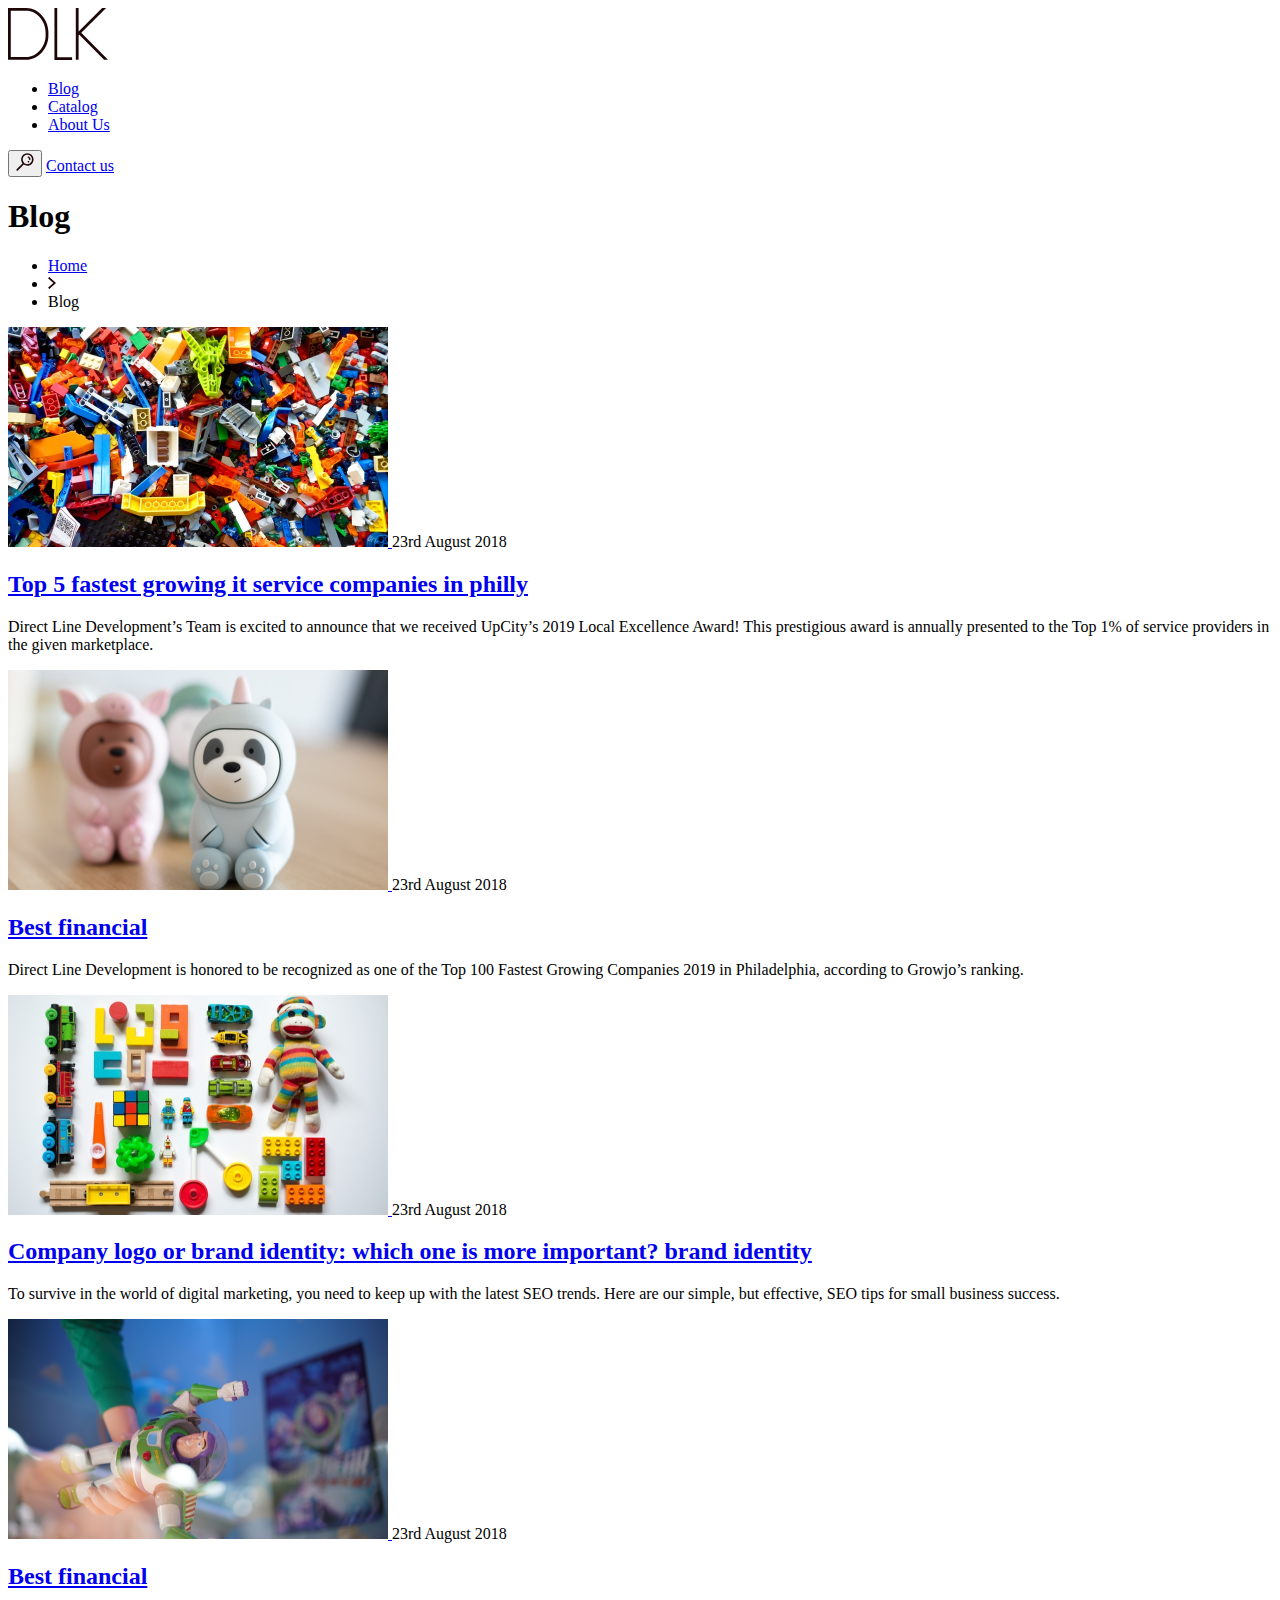
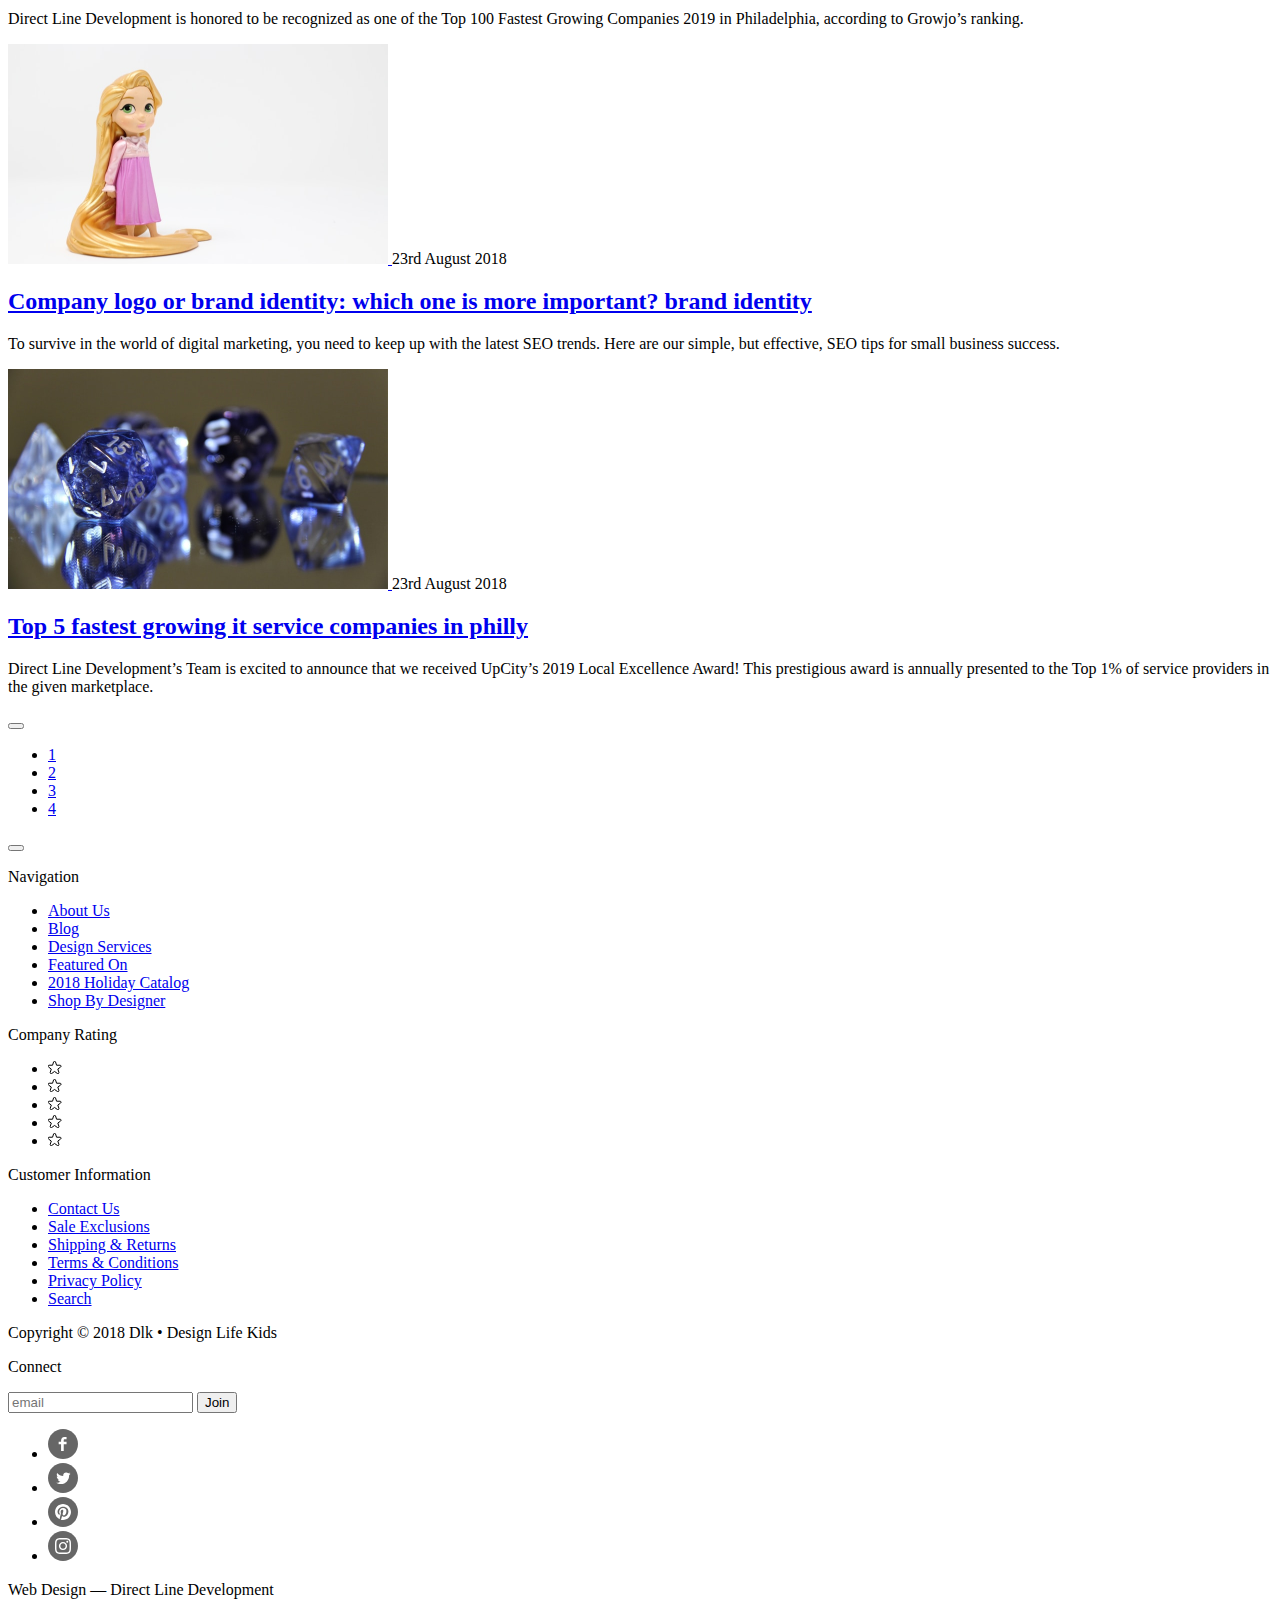
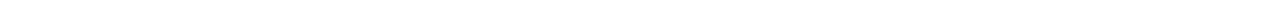
==== blog.html @ ee44557f "Разметила страницы Toys, Blog. Сделала их доступными. Внесла изменения в другие страницы по части сс" ====
<!DOCTYPE html>
<html lang="en">

<head>
    <meta charset="UTF-8">
    <meta name="viewport" content="width=device-width, initial-scale=1.0">
    <title>Blog</title>
    <link rel="stylesheet" href="common.css">
    <link rel="stylesheet" href="blog.css">
</head>

<body>
    <header class="header">
        <a href="index.html" class="header-logo" aria-label="Go to main">
            <img src="/image/header/header-logo.svg" alt="Logo" class="header-logo-img">
        </a>
        <nav class="menu-nav">
            <ul class="menu-items">
                <li class="menu-item">
                    <a href="blog.html" aria-label="go to blog">Blog</a>
                </li>
                <li class="menu-item">
                    <a href="catalog.html" aria-label="go to catalog">Catalog</a>
                </li>
                <li class="menu-item">
                    <a href="#">About Us</a>
                </li>
            </ul>
        </nav>
        <button type="button" class="search-button" aria-label="search on DLK">
            <img src="/image/header/search-button.svg" alt="search">
        </button>
        <a href="/contact.html" class="contact-button" aria-label="go to contact us">Contact us</a>
    </header>
    <main class="main-blog">
        <section class="hero-blog">
            <h1 class="blog-title">Blog</h1>
            <ul class="blog-breadcrumbs">
                <li class="blog-breadcrumbs__item">
                    <a href="index.html" aria-label="Go to main">Home</a>
                </li>
                <li class="blog-breadcrumbs__item">
                    <!-- Эту стрелочку нужно сделать в CSS -->
                    <img src="/image/category/arrow.svg" alt="Arrow">
                </li>
                <li class="blog-breadcrumbs__item">
                    Blog
                </li>
            </ul>
        </section>
        <section class="main-blog-items">
            <h2 class="visually-hidden">Blog</h2>
            <article class="blog-item">
                <a href="#">
                    <img src="/image/blog/blog1.png" alt="constructor" class="blog-item-img">
                </a>
                <time class="blog-item-time" datetime="2018-08-23">23rd August 2018</time>
                <a href="#" aria-label="Go to read">
                    <h2 class="blog-item-title">Top 5 fastest growing it
                        service companies in philly</h2>
                </a>
                <p class="blog-item-txt txt">Direct Line Development’s Team
                    is excited to announce that we received UpCity’s 2019 Local
                    Excellence Award! This prestigious award is annually presented
                    to the Top 1% of service providers in the given marketplace.</p>
            </article>
            <article class="blog-item">
                <a href="#">
                    <img src="/image/blog/blog2.png" alt="image" class="blog-item-img">
                </a>
                <time class="blog-item-time" datetime="2018-08-23">23rd August 2018</time>
                <a href="#" aria-label="Go to read">
                    <h2 class="blog-item-title">Best financial</h2>
                </a>
                <p class="blog-item-txt txt">Direct Line Development
                    is honored to be recognized as one of the Top 100
                    Fastest Growing Companies 2019 in Philadelphia,
                    according to Growjo’s ranking.</p>
            </article>
            <article class="blog-item">
                <a href="#">
                    <img src="/image/blog/blog3.png" alt="image" class="blog-item-img">
                </a>
                <time class="blog-item-time" datetime="2018-08-23">23rd August 2018</time>
                <a href="#" aria-label="Go to read">
                    <h2 class="blog-item-title">Company logo or brand
                        identity: which one is more important? brand
                        identity</h2>
                </a>
                <p class="blog-item-txt txt">To survive in the world of
                    digital marketing, you need to keep up with the latest
                    SEO trends. Here are our simple, but effective, SEO
                    tips for small business success.</p>
            </article>
            <article class="blog-item">
                <a href="#">
                    <img src="/image/blog/blog4.png" alt="image" class="blog-item-img">
                </a>
                <time class="blog-item-time" datetime="2018-08-23">23rd August 2018</time>
                <a href="#" aria-label="Go to read">
                    <h2 class="blog-item-title">Best financial</h2>
                </a>
                <p class="blog-item-txt txt">Direct Line Development
                    is honored to be recognized as one of the Top 100
                    Fastest Growing Companies 2019 in Philadelphia,
                    according to Growjo’s ranking.</p>
            </article>
            <article class="blog-item">
                <a href="#">
                    <img src="/image/blog/blog5.png" alt="image" class="blog-item-img">
                </a>
                <time class="blog-item-time" datetime="2018-08-23">23rd August 2018</time>
                <a href="#" aria-label="Go to read">
                    <h2 class="blog-item-title">Company logo or brand
                        identity: which one is more important? brand identity</h2>
                </a>
                <p class="blog-item-txt txt">To survive in the world of digital marketing, you need to keep up with the
                    latest SEO trends. Here are our simple, but effective, SEO tips for small business success.</p>
            </article>
            <article class="blog-item">
                <a href="#">
                    <img src="/image/blog/blog6.png" alt="image" class="blog-item-img">
                </a>
                <time class="blog-item-time" datetime="2018-08-23">23rd August 2018</time>
                <a href="#" aria-label="Go to read">
                    <h2 class="blog-item-title">Top 5 fastest growing it service companies in philly</h2>
                </a>
                <p class="blog-item-txt txt">Direct Line Development’s Team is excited to announce that we received
                    UpCity’s 2019 Local Excellence Award! This prestigious award is annually presented to the Top 1% of
                    service providers in the given marketplace.</p>
            </article>
            <div class="wrapper-blog-control">
                <button class="blog-control-button-left" type="button" aria-label="scroll-left"></button>
                <ul class="blog-navigation-list">
                    <li class="blog-navigation-item">
                        <a href="#" aria-label="page 1">1</a>
                    </li>
                    <li class="blog-navigation-item">
                        <a href="#" aria-label="page 2">2</a>
                    </li>
                    <li class="blog-navigation-item">
                        <a href="#" aria-label="page 3">3</a>
                    </li>
                    <li class="blog-navigation-item">
                        <a href="#" aria-label="page 4">4</a>
                    </li>
                </ul>
                <button class="blog-control-button-right" type="button" aria-label="scroll-right"></button>
            </div>
        </section>
    </main>
    <footer class="footer txt">
        <div class="navigation">
            <p class="navigation-title">Navigation</p>
            <ul class="navigation-items">
                <li class="navigation-item">
                    <a href="#" class="navigation-item-link">About Us</a>
                </li>
                <li class="navigation-item">
                    <a href="blog.html" class="navigation-item-link" aria-label="go to blog">Blog</a>
                </li>
                <li class="navigation-item">
                    <a href="#" class="navigation-item-link">Design Services</a>
                </li>
                <li class="navigation-item">
                    <a href="#" class="navigation-item-link">Featured On</a>
                </li>
                <li class="navigation-item">
                    <a href="#" class="navigation-item-link">2018 Holiday Catalog</a>
                </li>
                <li class="navigation-item">
                    <a href="#" class="navigation-item-link">Shop By Designer</a>
                </li>
            </ul>
            <div class="rating">
                <p class="rating-title">Company Rating</p>
                <ul class="rating-items">
                    <li class="rating-item">
                        <img src="/image/footer/Star.svg" alt="star" class="star-img">
                    </li>
                    <li class="rating-item">
                        <img src="/image/footer/Star.svg" alt="star" class="star-img">
                    </li>
                    <li class="rating-item">
                        <img src="/image/footer/Star.svg" alt="star" class="star-img">
                    </li>
                    <li class="rating-item">
                        <img src="/image/footer/Star.svg" alt="star" class="star-img">
                    </li>
                    <li class="rating-item">
                        <img src="/image/footer/Star.svg" alt="star" class="star-img">
                    </li>
                </ul>
            </div>
        </div>
        <div class="customer-information">
            <p class="customer-information-title">Customer Information</p>
            <ul class="customer-list">
                <li class="customer-information-item">
                    <a href="contact.html" class="customer-information-item-link" aria-label="go to contact us">Contact Us</a>
                </li>
                <li class="customer-information-item">
                    <a href="#" class="customer-information-item-link">Sale Exclusions</a>
                </li>
                <li class="customer-information-item">
                    <a href="#" class="customer-information-item-link">Shipping & Returns</a>
                </li>
                <li class="customer-information-item">
                    <a href="#" class="customer-information-item-link">Terms & Conditions</a>
                </li>
                <li class="customer-information-item">
                    <a href="#" class="customer-information-item-link">Privacy Policy</a>
                </li>
                <li class="customer-information-item">
                    <a href="#" class="customer-information-item-link">Search</a>
                </li>
            </ul>
            <div class="copyright">
                <p class="copyright-txt">Copyright © 2018 Dlk • Design Life Kids</p>
            </div>
        </div>
        <div class="connect">
            <p class="connect-title">Connect</p>
            <div class="connect-container">
                <input id="connect-email-input" type="email" placeholder="email" class="connect-input-email">
                <label for="connect-email-input" class="visually-hidden">Email</label>
                <button type="button" class="connect-button button-style">Join</button>
            </div>
            <ul class="social-items">
                <li class="social-item">
                    <a href="#" class="social-item-facebook" aria-label="Follow Us on Facebook">
                        <img src="/image/footer/Facebook.svg" alt="facebook" class="facebook-img">
                    </a>
                </li>
                <li class="social-item">
                    <a href="#" class="social-item-twitter" aria-label="Follow Us on Twitter">
                        <img src="/image/footer/Twitter.svg" alt="twitter" class="twitter-img">
                    </a>
                </li>
                <li class="social-item">
                    <a href="#" class="social-item-pinterest" aria-label="Follow Us on Pinterest">
                        <img src="/image/footer/Pinterest.svg" alt="pinterest" class="pinterest-img">
                    </a>
                </li>
                <li class="social-item">
                    <a href="#" class="social-item-instagram" aria-label="Follow Us on Instagram">
                        <img src="/image/footer/Instagram.svg" alt="instagram" class="instagram-img">
                    </a>
                </li>
            </ul>
            <div class="web-design">
                <p class="web-design-txt">Web Design — Direct Line Development</p>
            </div>
        </div>
    </footer>
</body>

</html>
---- common.css ----
.visually-hidden {
  position: absolute;
  width: 1px;
  height: 1px;
  margin: -1px;
  padding: 0;
  overflow: hidden;
  border: 0;
  clip: rect(0 0 0 0)

}
/* .heading {} */
/* .txt {} */
/* button-style */
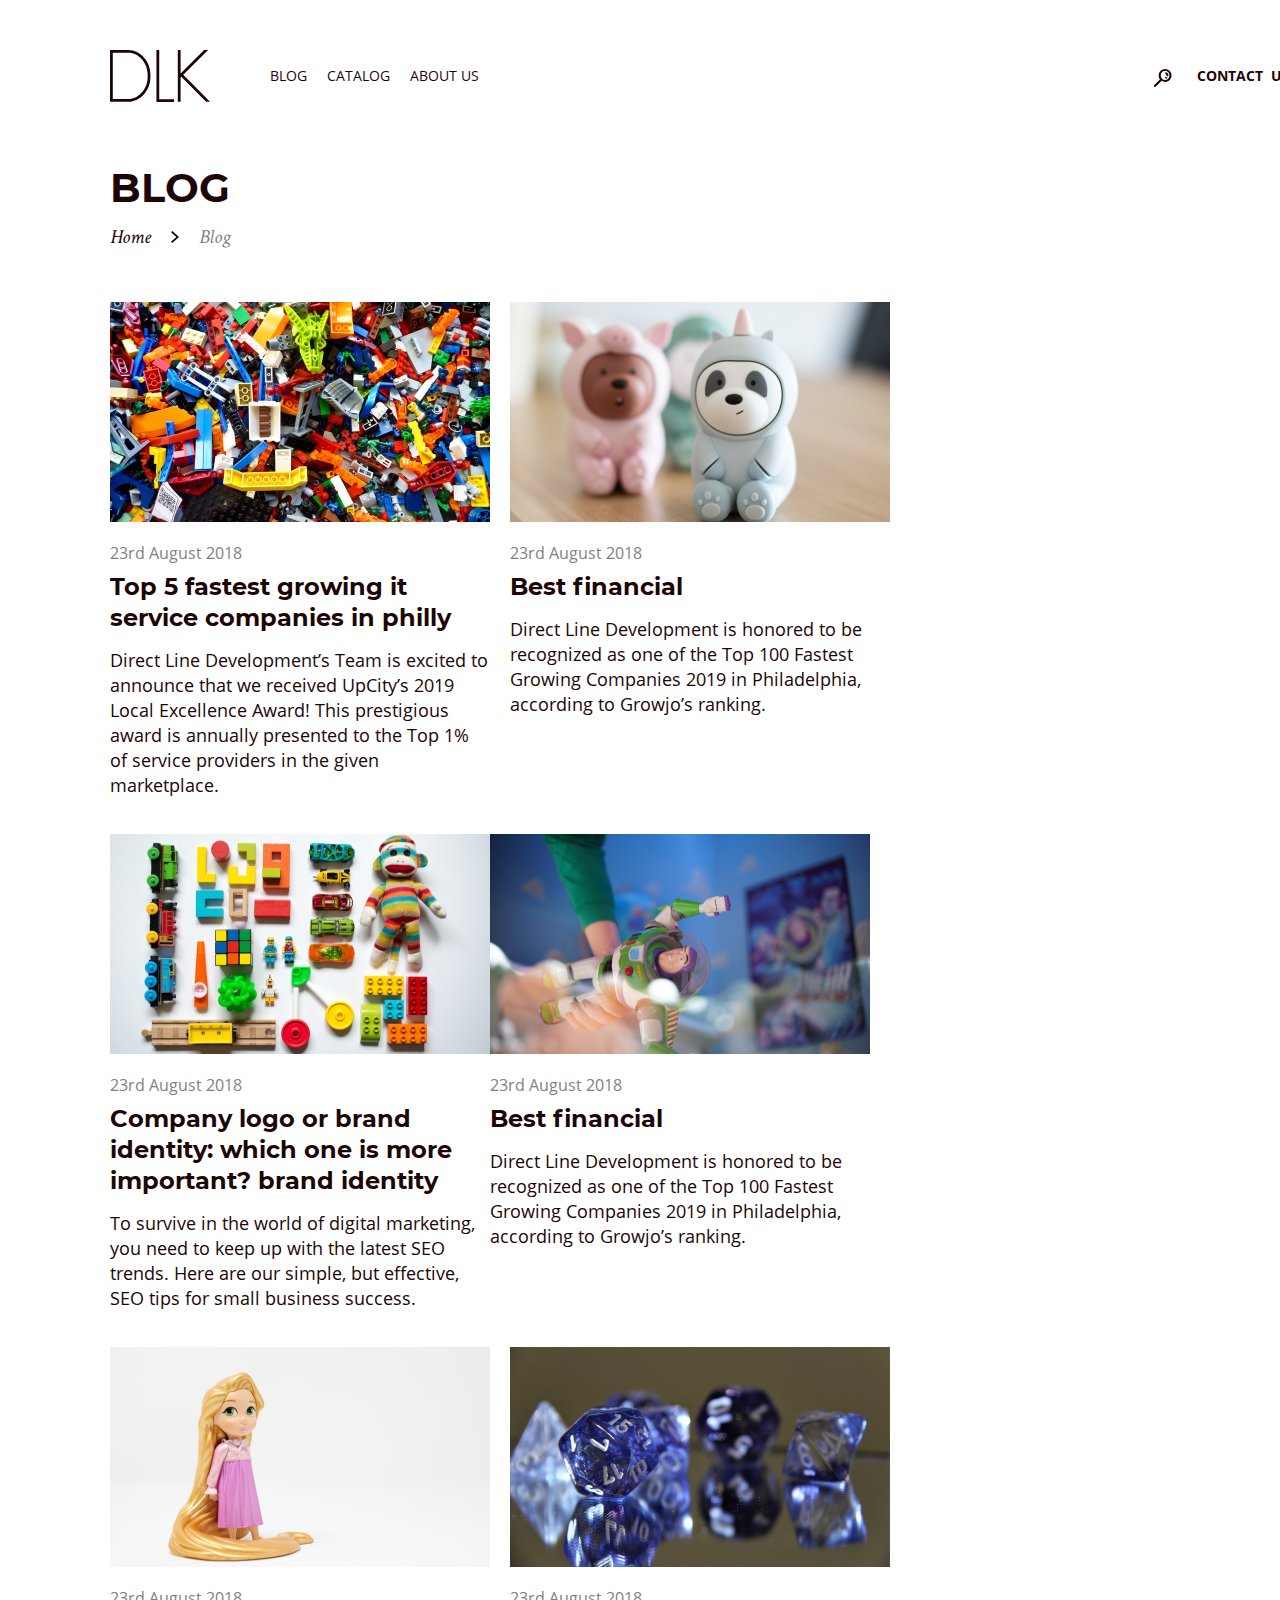
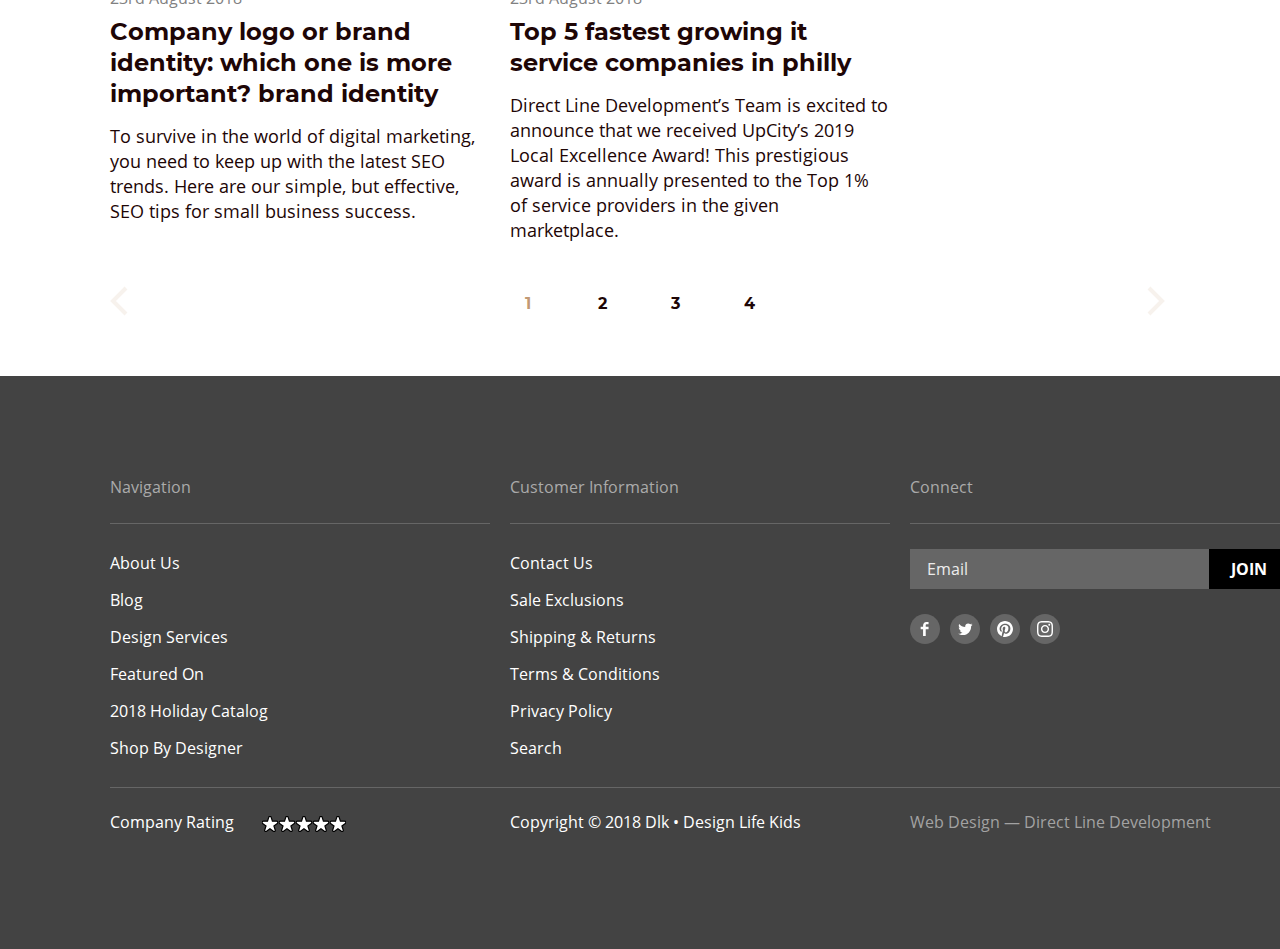
==== commit 044dd0f0: "Полностью стилизованный и размеченый проект. Добавила js на открытие и закрытие окна. Созданы, но не" ====
--- a/blog.html
+++ b/blog.html
@@ -5,251 +5,258 @@
     <meta charset="UTF-8">
     <meta name="viewport" content="width=device-width, initial-scale=1.0">
     <title>Blog</title>
-    <link rel="stylesheet" href="common.css">
-    <link rel="stylesheet" href="blog.css">
+    <link rel="stylesheet" href="/css/normalize.css">
+    <link rel="stylesheet" href="/css/fonts.css">
+    <link rel="stylesheet" href="/css/common.css">
+    <link rel="stylesheet" href="/css/blog.css">
 </head>
 
 <body>
-    <header class="header">
-        <a href="index.html" class="header-logo" aria-label="Go to main">
-            <img src="/image/header/header-logo.svg" alt="Logo" class="header-logo-img">
-        </a>
-        <nav class="menu-nav">
-            <ul class="menu-items">
-                <li class="menu-item">
-                    <a href="blog.html" aria-label="go to blog">Blog</a>
-                </li>
-                <li class="menu-item">
-                    <a href="catalog.html" aria-label="go to catalog">Catalog</a>
-                </li>
-                <li class="menu-item">
-                    <a href="#">About Us</a>
-                </li>
-            </ul>
-        </nav>
-        <button type="button" class="search-button" aria-label="search on DLK">
-            <img src="/image/header/search-button.svg" alt="search">
-        </button>
-        <a href="/contact.html" class="contact-button" aria-label="go to contact us">Contact us</a>
+    <header class="header container">
+        <div class="logo-menu-wrapper">
+            <div class="logo-wrapper"><a href="index.html" class="header-logo" aria-label="Go to main">
+                    <img src="/image/header/header-logo.svg" alt="Logo" class="header-logo-img">
+                </a>
+            </div>
+            <nav class="menu-nav">
+                <ul class="menu-items">
+                    <li class="menu-item">
+                        <a href="blog.html" class="menu-item-link">Blog</a>
+                    </li>
+                    <li class="menu-item">
+                        <a href="catalog.html" class="menu-item-link">Catalog</a>
+                    </li>
+                    <li class="menu-item">
+                        <a href="#" class="menu-item-link">About Us</a>
+                    </li>
+                </ul>
+            </nav>
+        </div>
+        <div class="search-contact-wrapper">
+            <div class="search-wrapper">
+                <button type="button" class="search-btn" aria-label="search on DLK">
+                    <img src="/image/header/search-button.svg" alt="search" class="search-btn-img">
+                </button>
+            </div>
+            <div class="contact-wrapper">
+                <a href="/contact.html" class="contact-button">Contact us</a>
+            </div>
+        </div>
     </header>
     <main class="main-blog">
-        <section class="hero-blog">
-            <h1 class="blog-title">Blog</h1>
-            <ul class="blog-breadcrumbs">
-                <li class="blog-breadcrumbs__item">
+        <div class="blog-breadcrumbs-wrapper container">
+            <h1 class="blog-title heading">Blog</h1>
+            <ul class="blog-breadcrumbs-list">
+                <li class="blog-breadcrumb-item">
                     <a href="index.html" aria-label="Go to main">Home</a>
                 </li>
-                <li class="blog-breadcrumbs__item">
+                <li class="blog-breadcrumb-item">
                     <!-- Эту стрелочку нужно сделать в CSS -->
                     <img src="/image/category/arrow.svg" alt="Arrow">
                 </li>
-                <li class="blog-breadcrumbs__item">
+                <li class="blog-breadcrumb-item">
                     Blog
                 </li>
             </ul>
+        </div>
+        <section class="main-blog-items container">
+            <h2 class="visually-hidden sub-heading">Blog</h2>
+            <div class="blog-items-wrapper">
+                <article class="blog-item">
+                    <a href="#" aria-label="Go to read" class="blog-flex">
+                        <img src="/image/blog/blog1.png" alt="constructor" class="blog-item-img" width="380"
+                            height="220">
+                        <time class="blog-item-time" datetime="2018-08-23">23rd August 2018</time>
+                        <h3 class="blog-item-title">Top 5 fastest growing it service companies in philly</h3>
+                        <p class="blog-item-txt txt">Direct Line Development’s Team is excited to announce that we
+                            received
+                            UpCity’s 2019 Local Excellence Award! This prestigious award is annually presented to the
+                            Top 1%
+                            of service providers in the given marketplace.</p>
+                    </a>
+                </article>
+                <article class="blog-item">
+                    <a href="#" aria-label="Go to read" class="blog-flex">
+                        <img src="/image/blog/blog2.png" alt="image" class="blog-item-img" width="380" height="220">
+                        <time class="blog-item-time" datetime="2018-08-23">23rd August 2018</time>
+                        <h3 class="blog-item-title">Best financial</h3>
+                        <p class="blog-item-txt txt">Direct Line Development is honored to be recognized as one of the
+                            Top
+                            100 Fastest Growing Companies 2019 in Philadelphia, according to Growjo’s ranking.</p>
+                    </a>
+                </article>
+                <article class="blog-item">
+                    <a href="#" aria-label="Go to read" class="blog-flex">
+                        <img src="/image/blog/blog3.png" alt="image" class="blog-item-img" width="380" height="220">
+                        <time class="blog-item-time" datetime="2018-08-23">23rd August 2018</time>
+                        <h3 class="blog-item-title">Company logo or brand identity: which one is more important? brand
+                            identity
+                        </h3>
+                        <p class="blog-item-txt txt">To survive in the world of digital marketing, you need to keep up
+                            with
+                            the latest SEO trends. Here are our simple, but effective, SEO tips for small business
+                            success.
+                        </p>
+                    </a>
+                </article>
+                <article class="blog-item">
+                    <a href="#" aria-label="Go to read" class="blog-flex">
+                        <img src="/image/blog/blog4.png" alt="image" class="blog-item-img" width="380" height="220">
+                        <time class="blog-item-time" datetime="2018-08-23">23rd August 2018</time>
+                        <h3 class="blog-item-title">Best financial</h3>
+                        <p class="blog-item-txt txt">Direct Line Development is honored to be recognized as one of the
+                            Top
+                            100 Fastest Growing Companies 2019 in Philadelphia, according to Growjo’s ranking.</p>
+                    </a>
+                </article>
+                <article class="blog-item">
+                    <a href="#" aria-label="Go to read" class="blog-flex">
+                        <img src="/image/blog/blog5.png" alt="image" class="blog-item-img" width="380" height="220">
+                        <time class="blog-item-time" datetime="2018-08-23">23rd August 2018</time>
+                        <h3 class="blog-item-title">Company logo or brand identity: which one is more important? brand
+                            identity</h3>
+                        <p class="blog-item-txt txt">To survive in the world of digital marketing, you need to keep up
+                            with
+                            the latest SEO trends. Here are our simple, but effective, SEO tips for small business
+                            success.
+                        </p>
+                    </a>
+                </article>
+                <article class="blog-item">
+                    <a href="#" aria-label="Go to read" class="blog-flex">
+                        <img src="/image/blog/blog6.png" alt="image" class="blog-item-img" width="380" height="220">
+                        <time class="blog-item-time" datetime="2018-08-23">23rd August 2018</time>
+                        <h3 class="blog-item-title">Top 5 fastest growing it service companies in philly</h3>
+                        <p class="blog-item-txt txt">Direct Line Development’s Team is excited to announce that we
+                            received
+                            UpCity’s 2019 Local Excellence Award! This prestigious award is annually presented to the
+                            Top 1%
+                            of service providers in the given marketplace.</p>
+                    </a>
+                </article>
+            </div>
         </section>
-        <section class="main-blog-items">
-            <h2 class="visually-hidden">Blog</h2>
-            <article class="blog-item">
-                <a href="#">
-                    <img src="/image/blog/blog1.png" alt="constructor" class="blog-item-img">
-                </a>
-                <time class="blog-item-time" datetime="2018-08-23">23rd August 2018</time>
-                <a href="#" aria-label="Go to read">
-                    <h2 class="blog-item-title">Top 5 fastest growing it
-                        service companies in philly</h2>
-                </a>
-                <p class="blog-item-txt txt">Direct Line Development’s Team
-                    is excited to announce that we received UpCity’s 2019 Local
-                    Excellence Award! This prestigious award is annually presented
-                    to the Top 1% of service providers in the given marketplace.</p>
-            </article>
-            <article class="blog-item">
-                <a href="#">
-                    <img src="/image/blog/blog2.png" alt="image" class="blog-item-img">
-                </a>
-                <time class="blog-item-time" datetime="2018-08-23">23rd August 2018</time>
-                <a href="#" aria-label="Go to read">
-                    <h2 class="blog-item-title">Best financial</h2>
-                </a>
-                <p class="blog-item-txt txt">Direct Line Development
-                    is honored to be recognized as one of the Top 100
-                    Fastest Growing Companies 2019 in Philadelphia,
-                    according to Growjo’s ranking.</p>
-            </article>
-            <article class="blog-item">
-                <a href="#">
-                    <img src="/image/blog/blog3.png" alt="image" class="blog-item-img">
-                </a>
-                <time class="blog-item-time" datetime="2018-08-23">23rd August 2018</time>
-                <a href="#" aria-label="Go to read">
-                    <h2 class="blog-item-title">Company logo or brand
-                        identity: which one is more important? brand
-                        identity</h2>
-                </a>
-                <p class="blog-item-txt txt">To survive in the world of
-                    digital marketing, you need to keep up with the latest
-                    SEO trends. Here are our simple, but effective, SEO
-                    tips for small business success.</p>
-            </article>
-            <article class="blog-item">
-                <a href="#">
-                    <img src="/image/blog/blog4.png" alt="image" class="blog-item-img">
-                </a>
-                <time class="blog-item-time" datetime="2018-08-23">23rd August 2018</time>
-                <a href="#" aria-label="Go to read">
-                    <h2 class="blog-item-title">Best financial</h2>
-                </a>
-                <p class="blog-item-txt txt">Direct Line Development
-                    is honored to be recognized as one of the Top 100
-                    Fastest Growing Companies 2019 in Philadelphia,
-                    according to Growjo’s ranking.</p>
-            </article>
-            <article class="blog-item">
-                <a href="#">
-                    <img src="/image/blog/blog5.png" alt="image" class="blog-item-img">
-                </a>
-                <time class="blog-item-time" datetime="2018-08-23">23rd August 2018</time>
-                <a href="#" aria-label="Go to read">
-                    <h2 class="blog-item-title">Company logo or brand
-                        identity: which one is more important? brand identity</h2>
-                </a>
-                <p class="blog-item-txt txt">To survive in the world of digital marketing, you need to keep up with the
-                    latest SEO trends. Here are our simple, but effective, SEO tips for small business success.</p>
-            </article>
-            <article class="blog-item">
-                <a href="#">
-                    <img src="/image/blog/blog6.png" alt="image" class="blog-item-img">
-                </a>
-                <time class="blog-item-time" datetime="2018-08-23">23rd August 2018</time>
-                <a href="#" aria-label="Go to read">
-                    <h2 class="blog-item-title">Top 5 fastest growing it service companies in philly</h2>
-                </a>
-                <p class="blog-item-txt txt">Direct Line Development’s Team is excited to announce that we received
-                    UpCity’s 2019 Local Excellence Award! This prestigious award is annually presented to the Top 1% of
-                    service providers in the given marketplace.</p>
-            </article>
-            <div class="wrapper-blog-control">
-                <button class="blog-control-button-left" type="button" aria-label="scroll-left"></button>
-                <ul class="blog-navigation-list">
-                    <li class="blog-navigation-item">
-                        <a href="#" aria-label="page 1">1</a>
-                    </li>
-                    <li class="blog-navigation-item">
-                        <a href="#" aria-label="page 2">2</a>
-                    </li>
-                    <li class="blog-navigation-item">
-                        <a href="#" aria-label="page 3">3</a>
-                    </li>
-                    <li class="blog-navigation-item">
-                        <a href="#" aria-label="page 4">4</a>
-                    </li>
-                </ul>
-                <button class="blog-control-button-right" type="button" aria-label="scroll-right"></button>
-            </div>
-        </section>
+        <div class="wrapper-blog-control container">
+            <button class="blog-control-button-left" type="button" aria-label="scroll-left"></button>
+            <ul class="blog-navigation-list">
+                <li class="blog-navigation-item">
+                    <a href="#" aria-label="page 1" class="blog-navigation-item-first">1</a>
+                </li>
+                <li class="blog-navigation-item">
+                    <a href="#" aria-label="page 2">2</a>
+                </li>
+                <li class="blog-navigation-item">
+                    <a href="#" aria-label="page 3">3</a>
+                </li>
+                <li class="blog-navigation-item">
+                    <a href="#" aria-label="page 4">4</a>
+                </li>
+            </ul>
+            <button class="blog-control-button-right" type="button" aria-label="scroll-right"></button>
+        </div>
     </main>
-    <footer class="footer txt">
-        <div class="navigation">
-            <p class="navigation-title">Navigation</p>
-            <ul class="navigation-items">
-                <li class="navigation-item">
-                    <a href="#" class="navigation-item-link">About Us</a>
-                </li>
-                <li class="navigation-item">
-                    <a href="blog.html" class="navigation-item-link" aria-label="go to blog">Blog</a>
-                </li>
-                <li class="navigation-item">
-                    <a href="#" class="navigation-item-link">Design Services</a>
-                </li>
-                <li class="navigation-item">
-                    <a href="#" class="navigation-item-link">Featured On</a>
-                </li>
-                <li class="navigation-item">
-                    <a href="#" class="navigation-item-link">2018 Holiday Catalog</a>
-                </li>
-                <li class="navigation-item">
-                    <a href="#" class="navigation-item-link">Shop By Designer</a>
-                </li>
-            </ul>
-            <div class="rating">
-                <p class="rating-title">Company Rating</p>
-                <ul class="rating-items">
-                    <li class="rating-item">
-                        <img src="/image/footer/Star.svg" alt="star" class="star-img">
-                    </li>
-                    <li class="rating-item">
-                        <img src="/image/footer/Star.svg" alt="star" class="star-img">
-                    </li>
-                    <li class="rating-item">
-                        <img src="/image/footer/Star.svg" alt="star" class="star-img">
-                    </li>
-                    <li class="rating-item">
-                        <img src="/image/footer/Star.svg" alt="star" class="star-img">
-                    </li>
-                    <li class="rating-item">
-                        <img src="/image/footer/Star.svg" alt="star" class="star-img">
-                    </li>
-                </ul>
-            </div>
-        </div>
-        <div class="customer-information">
-            <p class="customer-information-title">Customer Information</p>
-            <ul class="customer-list">
-                <li class="customer-information-item">
-                    <a href="contact.html" class="customer-information-item-link" aria-label="go to contact us">Contact Us</a>
-                </li>
-                <li class="customer-information-item">
-                    <a href="#" class="customer-information-item-link">Sale Exclusions</a>
-                </li>
-                <li class="customer-information-item">
-                    <a href="#" class="customer-information-item-link">Shipping & Returns</a>
-                </li>
-                <li class="customer-information-item">
-                    <a href="#" class="customer-information-item-link">Terms & Conditions</a>
-                </li>
-                <li class="customer-information-item">
-                    <a href="#" class="customer-information-item-link">Privacy Policy</a>
-                </li>
-                <li class="customer-information-item">
-                    <a href="#" class="customer-information-item-link">Search</a>
-                </li>
-            </ul>
+    <footer class="footer container">
+        <div class="footer-title-wrapper">
+            <h2 class="navigation-title footer-title">Navigation</h2>
+            <h2 class="customer-info-title footer-title">Customer Information</h2>
+            <h2 class="connect-title footer-title">Connect</h2>
+        </div>
+        <div class="footer-menu-wrapper">
+            <div class="navigation-wrapper">
+                <ul class="navigation-items">
+                    <li class="navigation-item">
+                        <a href="#" class="navigation-item-link">About Us</a>
+                    </li>
+                    <li class="navigation-item">
+                        <a href="blog.html" class="navigation-item-link">Blog</a>
+                    </li>
+                    <li class="navigation-item">
+                        <a href="#" class="navigation-item-link">Design Services</a>
+                    </li>
+                    <li class="navigation-item">
+                        <a href="#" class="navigation-item-link">Featured On</a>
+                    </li>
+                    <li class="navigation-item">
+                        <a href="#" class="navigation-item-link">2018 Holiday Catalog</a>
+                    </li>
+                    <li class="navigation-item">
+                        <a href="#" class="navigation-item-link">Shop By Designer</a>
+                    </li>
+                </ul>
+            </div>
+            <div class="customer-wrapper">
+                <ul class="customer-info-list">
+                    <li class="customer-info-item">
+                        <a href="contact.html" class="customer-info-item-link">Contact Us</a>
+                    </li>
+                    <li class="customer-info-item">
+                        <a href="#" class="customer-info-item-link">Sale Exclusions</a>
+                    </li>
+                    <li class="customer-info-item">
+                        <a href="#" class="customer-info-item-link">Shipping & Returns</a>
+                    </li>
+                    <li class="customer-info-item">
+                        <a href="#" class="customer-info-item-link">Terms & Conditions</a>
+                    </li>
+                    <li class="customer-info-item">
+                        <a href="#" class="customer-info-item-link">Privacy Policy</a>
+                    </li>
+                    <li class="customer-info-item">
+                        <a href="#" class="customer-info-item-link">Search</a>
+                    </li>
+                </ul>
+            </div>
+            <div class="connect-wrapper">
+                <div class="input-wrapper">
+                    <input id="connect-email-input" type="email" placeholder="Email" class="connect-input-email">
+                    <label for="connect-email-input" class="visually-hidden">Email</label>
+                    <button type="button" class="connect-button button-style">Join</button>
+                </div>
+                <ul class="social-items">
+                    <li class="social-item other-color">
+                        <a href="#" class="social-item-facebook" aria-label="Follow Us on Facebook">
+                            <img src="/image/footer/Facebook.svg" alt="facebook" class="facebook-img" width="30"
+                                height="30">
+                        </a>
+                    </li>
+                    <li class="social-item other-color">
+                        <a href="#" class="social-item-twitter" aria-label="Follow Us on Twitter">
+                            <img src="/image/footer/Twitter.svg" alt="twitter" class="twitter-img" width="30"
+                                height="30">
+                        </a>
+                    </li>
+                    <li class="social-item other-color">
+                        <a href="#" class="social-item-pinterest" aria-label="Follow Us on Pinterest">
+                            <img src="/image/footer/Pinterest.svg" alt="pinterest" class="pinterest-img" width="30"
+                                height="30">
+                        </a>
+                    </li>
+                    <li class="social-item other-color">
+                        <a href="#" class="social-item-instagram" aria-label="Follow Us on Instagram">
+                            <img src="/image/footer/Instagram.svg" alt="instagram" class="instagram-img" width="30"
+                                height="30">
+                        </a>
+                    </li>
+                </ul>
+            </div>
+        </div>
+        <div class="footer-bottom-wrapper">
+            <fieldset class="rating">
+                <legend class="rating-title footer-items">Company Rating</legend>
+                <div class="rating-group">
+                    <input type="radio" name="rating" value="1" class="rating-star" aria-label="Very bad">
+                    <input type="radio" name="rating" value="2" class="rating-star" aria-label="Bad">
+                    <input type="radio" name="rating" value="3" class="rating-star" aria-label="Normal">
+                    <input type="radio" name="rating" value="4" class="rating-star" aria-label="Good">
+                    <input type="radio" name="rating" value="5" class="rating-star" aria-label="Fine">
+                </div>
+            </fieldset>
             <div class="copyright">
-                <p class="copyright-txt">Copyright © 2018 Dlk • Design Life Kids</p>
-            </div>
-        </div>
-        <div class="connect">
-            <p class="connect-title">Connect</p>
-            <div class="connect-container">
-                <input id="connect-email-input" type="email" placeholder="email" class="connect-input-email">
-                <label for="connect-email-input" class="visually-hidden">Email</label>
-                <button type="button" class="connect-button button-style">Join</button>
-            </div>
-            <ul class="social-items">
-                <li class="social-item">
-                    <a href="#" class="social-item-facebook" aria-label="Follow Us on Facebook">
-                        <img src="/image/footer/Facebook.svg" alt="facebook" class="facebook-img">
-                    </a>
-                </li>
-                <li class="social-item">
-                    <a href="#" class="social-item-twitter" aria-label="Follow Us on Twitter">
-                        <img src="/image/footer/Twitter.svg" alt="twitter" class="twitter-img">
-                    </a>
-                </li>
-                <li class="social-item">
-                    <a href="#" class="social-item-pinterest" aria-label="Follow Us on Pinterest">
-                        <img src="/image/footer/Pinterest.svg" alt="pinterest" class="pinterest-img">
-                    </a>
-                </li>
-                <li class="social-item">
-                    <a href="#" class="social-item-instagram" aria-label="Follow Us on Instagram">
-                        <img src="/image/footer/Instagram.svg" alt="instagram" class="instagram-img">
-                    </a>
-                </li>
-            </ul>
+                <p class="copyright-txt footer-items">Copyright © 2018 Dlk • Design Life Kids</p>
+            </div>
             <div class="web-design">
-                <p class="web-design-txt">Web Design — Direct Line Development</p>
+                <a href="https://directline.digital/" class="footer-design other-color">Web Design — Direct Line
+                    Development</a>
             </div>
         </div>
     </footer>
--- a/css/fonts.css
+++ b/css/fonts.css
@@ -0,0 +1,63 @@
+@font-face {
+    font-family: 'Open Sans';
+    src: url('/fonts/subset-OpenSans-Bold.woff2') format('woff2'),
+        url('/fonts/subset-OpenSans-Bold.woff') format('woff');
+    font-weight: bold;
+    font-style: normal;
+    font-display: swap;
+}
+
+@font-face {
+    font-family: 'Open Sans';
+    src: url('/fonts/subset-OpenSans-Regular.woff2') format('woff2'),
+        url('/fonts/subset-OpenSans-Regular.woff') format('woff');
+    font-weight: normal;
+    font-style: normal;
+    font-display: swap;
+}
+
+@font-face {
+    font-family: 'Crimson Text';
+    src: url('/fonts/subset-CrimsonText-Italic.woff2') format('woff2'),
+        url('/fonts/subset-CrimsonText-Italic.woff') format('woff');
+    font-weight: normal;
+    font-style: italic;
+    font-display: swap;
+}
+
+@font-face {
+    font-family: 'Montserrat';
+    src: url('/fonts/subset-Montserrat-SemiBold.woff2') format('woff2'),
+        url('/fonts/subset-Montserrat-SemiBold.woff') format('woff');
+    font-weight: 600;
+    font-style: normal;
+    font-display: swap;
+}
+
+@font-face {
+    font-family: 'Montserrat';
+    src: url('/fonts/subset-Montserrat-Bold.woff2') format('woff2'),
+        url('/fonts/subset-Montserrat-Bold.woff') format('woff');
+    font-weight: bold;
+    font-style: normal;
+    font-display: swap;
+}
+
+@font-face {
+    font-family: 'Montserrat';
+    src: url('/fonts/subset-Montserrat-Light.woff2') format('woff2'),
+        url('/fonts/subset-Montserrat-Light.woff') format('woff');
+    font-weight: 300;
+    font-style: normal;
+    font-display: swap;
+}
+
+@font-face {
+    font-family: 'Crimson Text';
+    src: url('/fonts/subset-CrimsonText-BoldItalic.woff2') format('woff2'),
+        url('/fonts/subset-CrimsonText-BoldItalic.woff') format('woff');
+    font-weight: bold;
+    font-style: italic;
+    font-display: swap;
+}
+
--- a/css/common.css
+++ b/css/common.css
@@ -0,0 +1,695 @@
+/* General */
+
+.visually-hidden {
+    position: absolute;
+    width: 1px;
+    height: 1px;
+    margin: -1px;
+    padding: 0;
+    overflow: hidden;
+    border: 0;
+    clip: rect(0 0 0 0)
+}
+
+ul {
+    list-style-type: none;
+}
+h1, h2, h3, p, ul, fieldset, button { 
+    padding-top: 0;
+    padding-bottom: 0;
+    padding-left: 0;
+    padding-right: 0;
+    margin-top: 0;
+    margin-bottom: 0;
+    margin-left: 0;
+    margin-right: 0;
+}
+a {
+    text-decoration: none;
+}
+
+.txt {
+    font-family: Open Sans, Arial, sans-serif;
+    font-size: 16px;
+    font-style: normal;
+    font-weight: 400;
+    line-height: 22px;
+    color: #1E0606;
+}
+button {
+    cursor: pointer;
+}
+.button-style {
+    font-family: Open Sans, Arial, sans-serif;
+    font-size: 16px;
+    font-style: normal;
+    font-weight: 700;
+    line-height: 22px;
+    color: #FFFFFF;
+    background-color: #000000;
+    text-transform: uppercase;
+    border: none;
+    cursor: pointer;
+}
+
+.button-style:hover {
+    background-color: #C29974;
+}
+
+.button-style:active {
+    background-color: #CFAF91;
+}
+
+.button-style:disabled {
+    background-color: #C1C1C1;
+}
+
+.heading {
+    font-family: Montserrat, Arial, sans-serif;
+    font-size: 40px;
+    font-style: normal;
+    font-weight: 700;
+    line-height: 49px;
+    color: #1E0606;
+    text-transform: uppercase;
+}
+
+.sub-heading {
+    font-family: Montserrat, Arial, sans-serif;
+    font-size: 38px;
+    font-style: normal;
+    font-weight: 700;
+    line-height: 46px;
+    color: #1E0606;
+    text-transform: uppercase;
+}
+
+.catalog-txt-style h3 {
+    font-family: Montserrat, Arial, sans-serif;
+    font-style: normal;
+    font-weight: bold;
+    font-size: 26px;
+    line-height: 32px;
+    text-transform: uppercase;
+    color: #FFFFFF;
+    text-shadow: 0px 0px 40px rgba(147, 3, 3, 0.25);
+}
+.catalog-item-top, .catalog-item-bottom, .category-item {
+    width: 280px;
+    height: 270px;
+}
+.category-item-title:hover {
+    text-decoration-line: underline;
+}
+.catalog-item-title:hover {
+    text-decoration-line: underline;
+}
+.category-item-title:active {
+    text-decoration-line: underline;
+}
+.catalog-item-title:active {
+    text-decoration-line: underline;
+}
+*,
+*::after,
+*::before {
+    box-sizing: border-box;
+    
+}
+.container {
+    max-width: 1400px;
+    margin: 0 auto;
+    padding: 0 110px;
+}
+
+fieldset {
+  border: 0;
+}
+
+/* Catalog image background */
+
+.apparel-bckgrnd {
+    background-color: #DBE4DB;
+
+}
+
+.holiday-bckgrnd {
+   background-color: #EADDD3;
+
+}
+
+.toys-bckgrnd {
+    background-color: #F8F2DA;
+
+} 
+
+.accessories-bckgrnd {
+    background-color: #D5D4E1;
+
+}
+.sale-bckgrnd {
+    background-color: #F3D0DB;
+    ;
+
+} 
+
+.adults-bckgrnd {
+    background-color: #E5EAF8;
+    ;
+ 
+}
+/* HEADER */
+
+.header {
+    display: flex;
+    flex-direction: row;
+    align-items: center;
+    width: 1180px;
+    box-sizing: content-box;
+    padding-top: 50px;
+}
+.logo-menu-wrapper{
+    display: flex;
+    flex-direction: row;
+    margin-right: 675px;
+}
+
+.header-logo-img {
+    width: 100px;
+    height: 52px;
+}
+
+.header-logo-img:not(.header-logo-main):hover {
+    opacity: 0,5;
+}
+
+.header-logo-img:not(.header-logo-main):active {
+    opacity: 0,2;
+}
+
+.menu-nav {
+    display: flex;
+    flex-basis: 210px;
+    margin-left: 60px;
+    padding-top: 16px;
+}
+
+.menu-items {
+    display: flex;
+    flex-direction: row;
+    justify-content: space-between;
+    padding-left: 0;
+}
+.menu-item + .menu-item {
+ margin-left: 20px;
+}
+.menu-item-link {
+    font-family: Open Sans, Arial, sans-serif;
+    font-size: 14px;
+    font-style: normal;
+    font-weight: 400;
+    line-height: 19px;
+    color: #1E0606;
+    text-transform: uppercase;
+}
+
+.menu-item-link:hover {
+    opacity: 0.5;
+}
+
+.menu-item-link:active {
+    opacity: 0.2;
+}
+.search-contact-wrapper{    
+    display: flex;
+    flex-direction: row;
+    justify-content: center;
+    flex-basis: 136px;
+    min-height: 24px;
+}
+.search-wrapper {
+    display: flex;
+    align-items: center;
+    margin-right: 26px;
+}
+.search-btn {
+    height: 18px;
+    width: 17px;
+    background-image: url(/image/header/search-button.svg);
+    background-repeat: no-repeat;
+    background-position: center;
+    background-color: transparent;
+    border: none;
+}
+.search-btn:hover {
+    opacity: 0.5;
+}
+
+.search-btn:active {
+    opacity: 0.2;
+}
+.contact-wrapper {
+    word-spacing: 4px;
+}
+.contact-button {
+    font-family: Open Sans, Arial, sans-serif;
+    font-size: 14px;
+    font-style: normal;
+    font-weight: 700;
+    line-height: 19px;
+    color: #1E0606;
+    text-transform: uppercase;
+}
+
+.contact-button:hover {
+    opacity: 0.5;
+}
+
+.contact-button:active {
+    opacity: 0.2;
+}
+
+/* Contact Page /Modal*/
+
+.main-wrapper {
+    display: flex;
+    flex-direction: row;
+    font-family: Open Sans, Arial, sans-serif;
+    font-style: normal;
+    font-weight: normal;
+}
+input, textarea {
+    border: 1px solid rgba(0, 0, 0, 0.2);
+}
+.main-wrapper input:hover {
+    border: 1px solid rgba(0, 0, 0, 0.3);
+}
+.main-wrapper input:active {
+    outline: none;
+    border: 1px solid rgba(0, 0, 0, 0.2);
+}
+.main-wrapper input:focus {
+    outline: none;
+    border: 1px solid rgba(0, 0, 0, 0.2);
+}
+.main-wrapper textarea:hover {
+    border: 1px solid rgba(0, 0, 0, 0.3);
+}
+.main-wrapper textarea:active {
+    outline: none;
+    border: 1px solid rgba(0, 0, 0, 0.2);
+}
+.main-wrapper textarea:focus {
+    outline: none;
+    border: 1px solid rgba(0, 0, 0, 0.2);
+}
+.contact-form label {
+    margin-bottom: 3px;
+    font-family: Open Sans, Arial, sans-serif;
+    font-style: normal;
+    font-weight: normal;
+    font-size: 14px;
+    line-height: 19px;
+
+}
+/* Form Input Name */
+.form-wrapper {
+    display: flex;
+    flex-direction: column;
+    background-color: #E5EAF8;
+    width: 680px;
+    padding-top: 43px;
+    padding-bottom: 42px;
+    padding-right: 40px;
+    padding-left: 40px;
+}
+.form-name {
+    display: flex;
+    flex-direction: column;
+}
+.form-name label {
+    margin-bottom: 3px;
+}
+.form-name {
+    padding-bottom: 20px;
+}
+.form-name input {
+    height: 50px;
+    width: 600px;
+}
+.form-name input::placeholder {
+    padding-top: 14px;
+    padding-bottom: 11px;
+    padding-left: 20px;
+    padding-right: 485px;
+    font-size: 18px;
+    line-height: 25px;
+    color: black;
+}
+/* Form- Phone-Email input */
+
+.form-phone-email {
+    display: flex;
+    flex-direction: row;
+    margin-bottom: 20px;
+}
+.form-phone-email div {
+    display: flex;
+    flex-direction: column;
+}
+.form-phone-email input {
+    width: 290px;
+    height: 50px;
+}
+.form-phone-email input{
+    margin-right: 20px;
+}
+textarea {
+    resize: none;
+}
+
+/* Form - Textarea */
+
+.form-textarea {
+    display: flex;
+    flex-direction: column;
+    margin-bottom: 22px;
+}
+.form-textarea textarea {
+    width: 600px;
+    height: 150px;
+}
+
+/* Form Checkbox */
+.agree {
+    display: flex;
+    flex-direction: row;
+    margin-bottom: 17px;
+} 
+.agree input {
+    margin-right: 16px;
+}
+.contact-agree-label {
+    position: relative;
+    padding-left: 34px;
+}
+.contact-agree-label::before {
+    content: "";
+    position: absolute;
+    top: -2px;
+    left: 0px;
+    width: 19px;
+    height: 19px;
+    border: 2px solid #C29974;
+    border-radius: 3px;
+}
+.contact-agree-label::after {
+    content: '';
+    position: absolute;
+    top: -2px;
+    left: 3px;
+    width: 15px;
+    height: 15px;
+    background-image: url(/image/checkbox/Vector\ 1.svg);
+    background-repeat: no-repeat;
+    opacity: 0;
+}
+.contact-agree-input:checked + .contact-agree-label::after {
+    opacity: 1;
+}
+.contact-agree-input:checked + .contact-agree-label {
+    text-decoration: underline;
+}
+
+
+/* Form Button */
+
+.form-button {
+    display: flex;
+    flex-direction: column;
+    justify-content: center;
+    align-items: center;
+    min-width: 106px;
+    min-height: 40px;
+}
+
+/* FOOTER */
+/* Footer General */
+.footer {
+    font-family: Open Sans, Arial, sans-serif;
+    font-style: normal;
+    font-weight: normal;
+    font-size: 16px;
+    line-height: 22px;
+    background-color: #434343;
+    text-transform: capitalize;
+    width: 1400px;
+    padding-bottom: 100px;
+}
+.footer {
+    display: flex;
+    flex-direction: column;
+}
+.footer a:not(.other-color) {
+    color: #FFFFFF;
+}
+.footer a:hover {
+    opacity: 0.5;
+}
+.footer a:active {
+    opacity: 0.2;
+}
+.footer-items {
+    color: #FFFFFF;
+}
+/* Footer Title */
+
+.footer-title-wrapper{
+    display: flex;
+    flex-direction: row;
+    padding-top: 100px;
+    margin-bottom: 28px;
+}
+.footer .footer-title {
+    font-weight: normal; /* Продублировала свойства текста, чтобы перебить normalize.css */
+    font-size: 16px;
+    color: #AAAAAA;
+}
+.navigation-title, .customer-info-title, .connect-title {
+    width: 380px;
+    border-bottom: 1px solid #666666;
+    margin-top: 0px;
+    margin-bottom: 0;
+    margin-right: 20px;
+    padding-bottom: 25px;
+}
+.connect-title {
+    margin-right: 0px;
+}
+/* Footer Menu */
+.footer-menu-wrapper {
+    display: flex;
+    flex-direction: row;
+    border-bottom: 1px solid #666666;
+    padding-bottom: 28px;
+}
+.navigation-wrapper, .customer-wrapper{
+    min-width: 380px;
+    margin-right: 20px;
+}
+.connect-wrapper  {
+    margin-top: -3px;
+    min-width: 380px;
+}
+.navigation-items, .customer-info-list, .social-items {
+    padding-left: 0px;
+}
+.navigation-item, .customer-info-item {
+    margin-bottom: 15px;
+}
+.customer-info-item:last-child {
+    margin-bottom: 0;
+}
+.navigation-item:last-child {
+    margin-bottom: 0;
+}
+.navigation-items, .customer-info-list {
+    margin-top: 0px;
+    margin-bottom: 0px;
+}
+/* Email */
+.input-wrapper {
+    display: flex;
+    flex-direction: row;
+    margin-bottom: 25px;
+}
+.connect-input-email {
+    width: 299px;
+    height: 40px;
+    background-color: #666666;
+    border: none;
+}
+
+.connect-input-email::placeholder {
+    font-family: Open Sans, Arial, sans-serif;
+    font-style: normal;
+    font-weight: normal;
+    font-size: 16px;
+    line-height: 22px;
+    color: #EBEBEB;
+    padding-left: 15px;
+}
+.connect-input-email:hover {
+    border: 1px solid #FFFDFD;
+    border-right-color: transparent;
+}
+
+.connect-input-email:focus {
+    border: 1px solid #FFFDFD;
+    border-right: none;
+}
+
+.connect-button{
+    display: flex;
+    justify-content: center;
+    align-items: center;
+    width: 80px;
+    height: 40px;
+}
+/* Footer social */
+
+.social-items{
+    display: flex;
+    flex-direction: row;
+    margin-top: 0px;
+    margin-bottom: 0px;
+}
+.social-items img {
+    width: 30px;
+    height: 30px;
+}
+.social-item {
+    margin-right: 10px;
+}
+.social-item:last-child {
+    margin-right: 0;
+}
+
+/* Footer-bottom */
+
+.footer-bottom-wrapper {
+    display: flex;
+    flex-direction: row;
+    align-items: flex-start;
+    
+}
+.rating, .copyright, .web-design {
+    min-width: 380px;
+    padding-top: 23px;
+    margin-right: 20px;
+}
+
+.web-design {
+    margin-right: 0px;
+}
+.footer-items {
+    margin-top: 0px;
+    margin-bottom: 0px;
+}
+
+.rating {
+    display: flex;
+    flex-direction: row;
+    padding: 0;
+    border: none;
+    cursor: pointer;
+}
+.rating-title {
+    padding-top: 23px;
+}
+.rating-group {
+    position: relative;
+    top: -17px;
+    left: 127px;
+    height: 16px;
+    width: 84px;
+    display: flex;
+    flex-direction: row;
+    padding-left: 0px;
+    margin-top: 0px;
+    margin-bottom: 0px;
+    margin-left: 25px;
+    background-image: url(/image/footer/Star.svg);
+    background-size: 17px auto;
+    background-repeat: repeat-x;
+    
+}
+.rating-star {
+    position: absolute;
+    top: 0;
+    left: 0;
+    width: 17px;
+    height: 17px;
+    appearance: none;
+    margin-right: 3px;
+    border: none;
+    background-size: 17px auto;
+    background-repeat: repeat-x;
+    cursor: pointer;
+}
+.rating:hover > legend{
+    color: #C29974;
+}
+.rating-star:focus {
+    outline: none;
+}
+.rating-star:hover {
+    background-image: url(/image/footer/star-hover.svg);
+}
+.rating-star:hover ~ .rating-star {
+    background-image: url(/image/footer/Star.svg);
+}
+.rating-star:checked {
+    background-image: url(/image/footer/star-checked.svg);
+}
+.rating-star:nth-of-type(1) {
+    z-index: 5;
+     width: 17px;
+}
+.rating-star:nth-of-type(2) {
+    z-index: 4;
+    width: 34px;
+}
+.rating-star:nth-of-type(3) {
+    z-index: 3;
+    width: 51px;
+}
+.rating-star:nth-of-type(4) {
+    z-index: 2;
+    width: 68px;
+}
+.rating-star:nth-of-type(5) {
+    z-index: 1;
+    width: 85px;
+}
+
+
+.rating-star:last-child {
+    margin-right: 0px;
+}
+
+/* Footer design */
+
+.footer-design {
+    color: #A2A2A2;
+}
+footer .footer-design:hover {
+    color: #FFFFFF;
+    opacity: 1;
+    text-decoration-line: underline;
+}
+footer .footer-design:active {
+    color: #FFFFFF;
+    opacity: 1;
+    text-decoration-line: underline;
+}--- a/css/blog.css
+++ b/css/blog.css
@@ -0,0 +1,167 @@
+.main-blog {
+    margin-top: 57px;
+    margin-bottom: 54px;
+}
+
+/* Breadcrumbs and title */
+
+.blog-breadcrumbs-wrapper {
+    display: flex;
+    flex-direction: column;
+    align-items: flex-start;
+    justify-content: flex-start;
+    margin-bottom: 14px;
+}
+.blog-title {
+    margin-bottom: 15px;
+}
+.blog-breadcrumbs-list {
+    display: flex;
+    flex-direction: row;
+    font-family: Crimson Text, Arial, sans-serif;
+    font-style: italic;
+    font-weight: normal;
+    font-size: 20px;
+    line-height: 25px;
+}
+.blog-breadcrumbs-list a {
+    color: #1E0606;
+}
+.blog-breadcrumb-item {
+    margin-right: 20px;
+}
+.blog-breadcrumb-item:last-child{
+    opacity: 0.5;
+    margin-right: 0px;
+}
+
+/* Section main-blog-items */
+.main-blog-items{
+    margin-bottom: 43px;
+}
+.blog-items-wrapper {
+    display: flex;
+    flex-flow: row wrap;
+    justify-content: flex-start;
+    align-items: flex-start;
+}
+.blog-flex {
+    display: flex;
+    flex-direction: column;
+    width: 380px;
+}
+
+.blog-item {
+    display: flex;
+    flex-direction: column;
+    margin-right: 20px;
+    width: 380px;
+    margin-top: 36px;
+}
+
+.blog-item:nth-child(3n+3) {
+    margin-right: 0px;
+}
+
+.main-blog-items a {
+    color: #1E0606;
+}
+.blog-item-time {
+    font-family: Open Sans, Arial, sans-serif;
+    font-style: normal;
+    font-weight: normal;
+    font-size: 16px;
+    line-height: 22px;
+    color: #818181;
+    margin-bottom: 7px;
+}
+.blog-item-title {
+    font-family: Montserrat, Arial, sans-serif;
+    font-style: normal;
+    font-weight: bold;
+    font-size: 24px;
+    line-height: 31px;
+    margin-bottom: 15px;
+}
+.blog-item-title:hover {
+    text-decoration-line: underline;
+}
+.blog-item-title:active{
+    text-decoration-line: underline;
+}
+.blog-item-txt {
+    font-size: 18px;
+    line-height: 25px;
+}
+
+.blog-item-img {
+    margin-bottom: 20px;
+}
+
+/* Blog button cntrl */
+
+.wrapper-blog-control {
+    display: flex;
+    flex-direction: row;
+    justify-content: space-between;
+    align-items: center;
+}
+.blog-navigation-list {
+    display: flex;
+    flex-direction: row;
+}
+.blog-navigation-item{
+    margin-right: 64px;
+    font-family: Montserrat, Arial, sans-serif;
+    font-style: normal;
+    font-weight: bold;
+    font-size: 16px;
+    line-height: 20px;
+    margin-right: 64px;
+}
+.blog-navigation-item:first-child {
+    margin-right: 67px;
+}
+.blog-navigation-item:last-child {
+    margin-right: 0px;
+}
+.blog-navigation-item a {
+    color: #1E0606;
+}
+.blog-navigation-item a:hover {
+    opacity: 0.5;
+}
+.blog-navigation-item .blog-navigation-item-first {
+    color: #C29974;
+}
+.blog-navigation-item:last-child {
+    margin-right: 0px;
+}
+.blog-control-button-left, .blog-control-button-right {
+    width: 23px;
+    height: 36px;
+    background-color: transparent;
+    border:0;
+}
+.blog-control-button-left {
+    background-image: url(/image/arrow/arrow-left.svg);
+    background-repeat: no-repeat;
+    opacity: 0.12;
+}
+.blog-control-button-left:hover {
+    opacity: 1;
+}
+.blog-control-button-left:active {
+    opacity: 0.5;
+}
+.blog-control-button-right {
+    background-image: url(/image/arrow/arrow-rght.svg);
+    background-repeat: no-repeat;
+    opacity: 0.12;
+}
+.blog-control-button-right:hover {
+    opacity: 1;
+}
+.blog-control-button-right:active {
+    opacity: 0.5;
+} 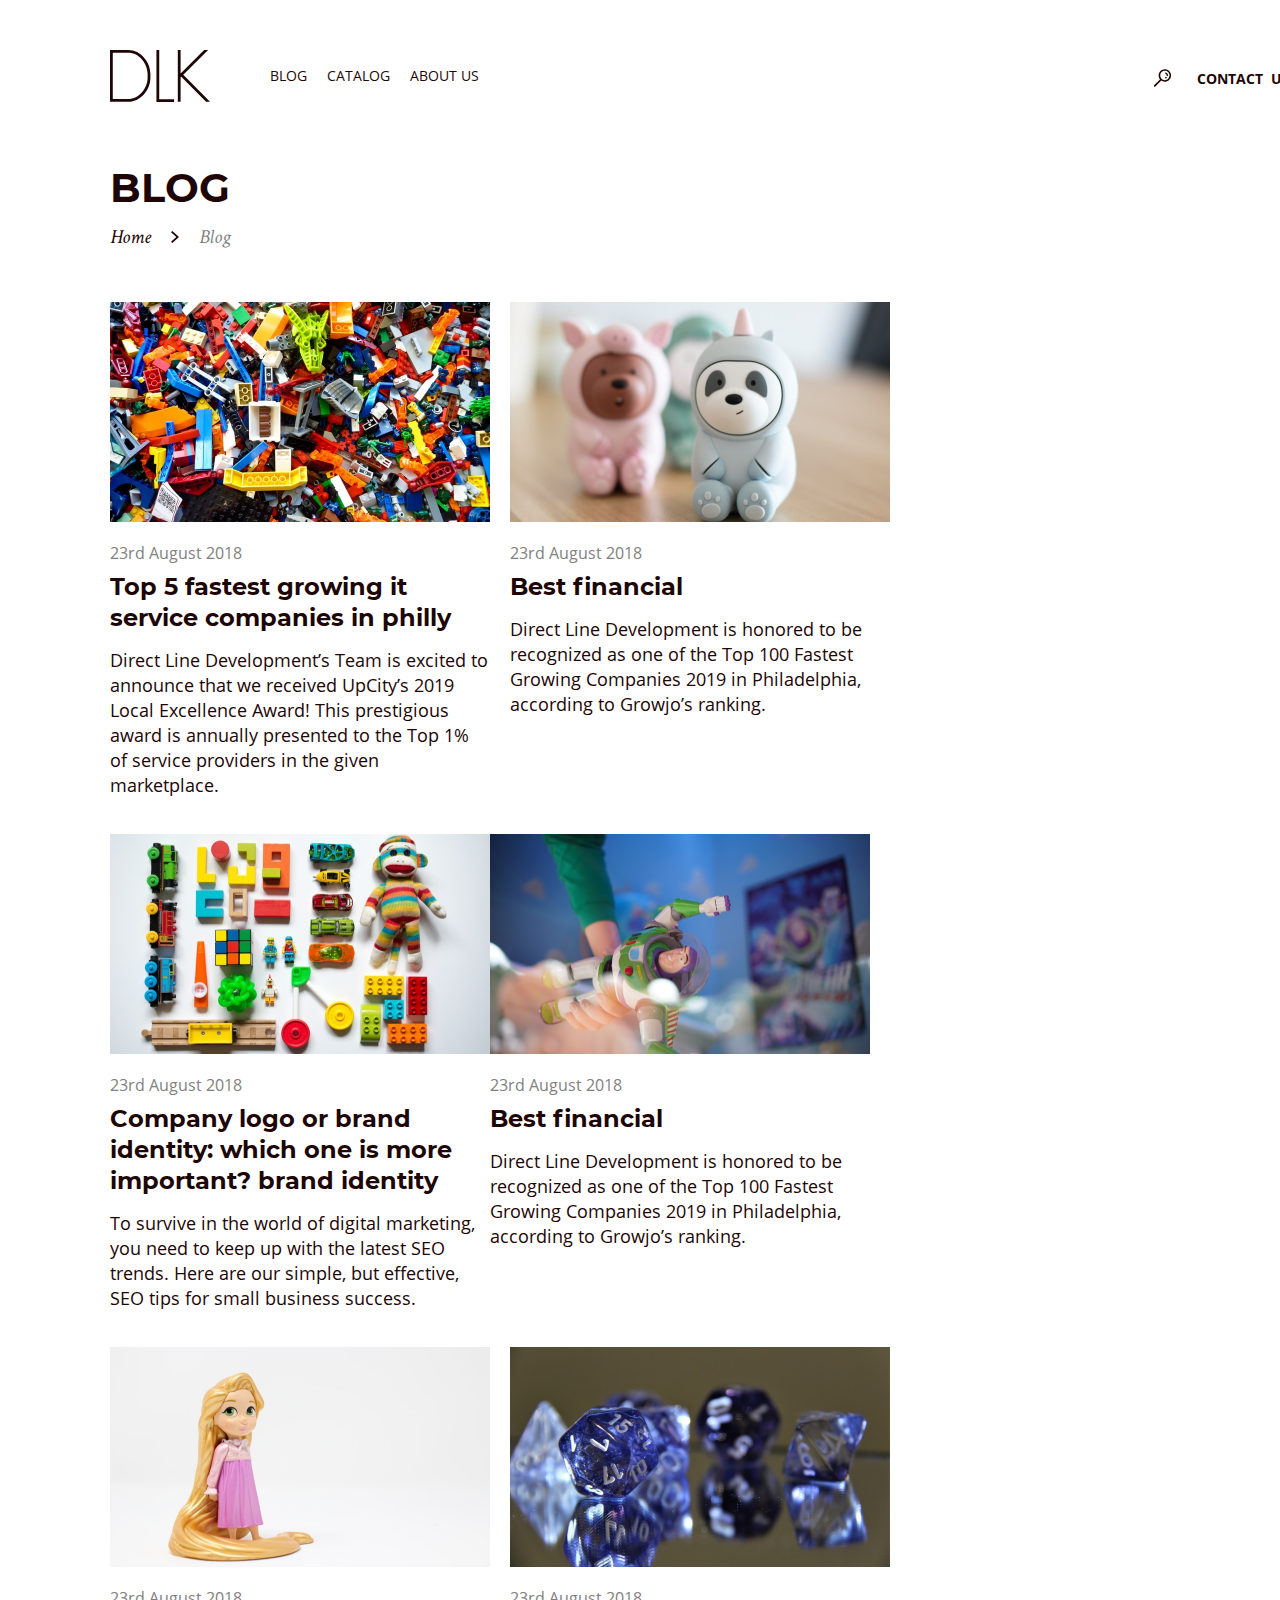
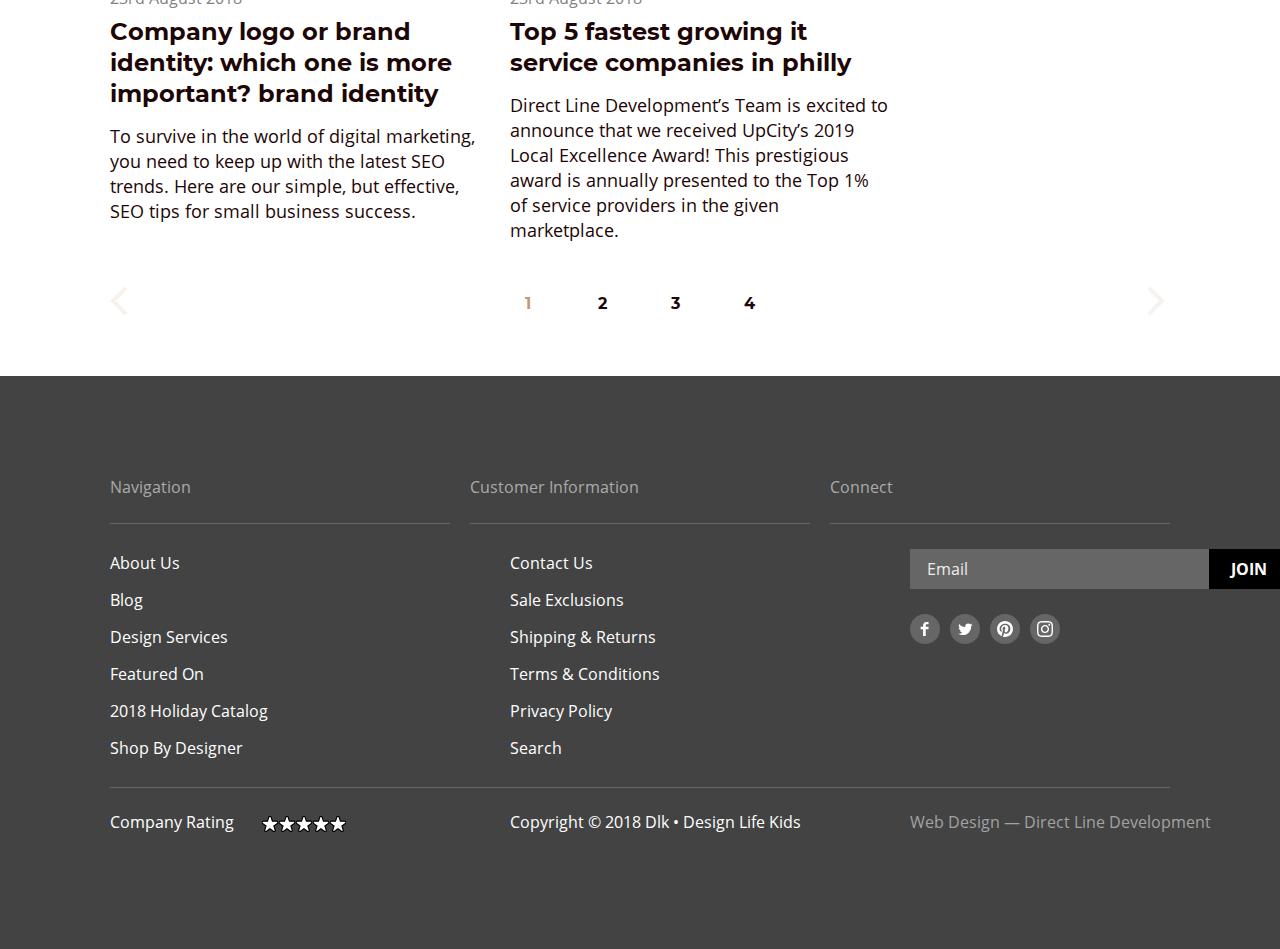
==== commit 9632574e: "Исправила ошибки для итоговой сдачи проекта." ====
--- a/blog.html
+++ b/blog.html
@@ -6,18 +6,17 @@
     <meta name="viewport" content="width=device-width, initial-scale=1.0">
     <title>Blog</title>
     <link rel="stylesheet" href="/css/normalize.css">
-    <link rel="stylesheet" href="/css/fonts.css">
-    <link rel="stylesheet" href="/css/common.css">
-    <link rel="stylesheet" href="/css/blog.css">
+    <link rel="stylesheet" href="/css/fonts.min.css">
+    <link rel="stylesheet" href="/css/common.min.css">
+    <link rel="stylesheet" href="/css/blog.min.css">
 </head>
 
 <body>
     <header class="header container">
         <div class="logo-menu-wrapper">
-            <div class="logo-wrapper"><a href="index.html" class="header-logo" aria-label="Go to main">
+            <a href="index.html" class="header-logo" aria-label="Go to main">
                     <img src="/image/header/header-logo.svg" alt="Logo" class="header-logo-img">
                 </a>
-            </div>
             <nav class="menu-nav">
                 <ul class="menu-items">
                     <li class="menu-item">
@@ -33,14 +32,8 @@
             </nav>
         </div>
         <div class="search-contact-wrapper">
-            <div class="search-wrapper">
-                <button type="button" class="search-btn" aria-label="search on DLK">
-                    <img src="/image/header/search-button.svg" alt="search" class="search-btn-img">
-                </button>
-            </div>
-            <div class="contact-wrapper">
-                <a href="/contact.html" class="contact-button">Contact us</a>
-            </div>
+            <button type="button" class="search-btn" aria-label="search on DLK"></button>
+            <a href="/contact.html" class="contact-button">Contact us</a>
         </div>
     </header>
     <main class="main-blog">
--- a/css/fonts.min.css
+++ b/css/fonts.min.css
@@ -0,0 +1 @@
+@font-face{font-family:'Open Sans';src:url(/fonts/subset-OpenSans-Bold.woff2) format('woff2'),url(/fonts/subset-OpenSans-Bold.woff) format('woff');font-weight:700;font-style:normal;font-display:swap}@font-face{font-family:'Open Sans';src:url(/fonts/subset-OpenSans-Regular.woff2) format('woff2'),url(/fonts/subset-OpenSans-Regular.woff) format('woff');font-weight:400;font-style:normal;font-display:swap}@font-face{font-family:'Crimson Text';src:url(/fonts/subset-CrimsonText-Italic.woff2) format('woff2'),url(/fonts/subset-CrimsonText-Italic.woff) format('woff');font-weight:400;font-style:italic;font-display:swap}@font-face{font-family:'Montserrat';src:url(/fonts/subset-Montserrat-SemiBold.woff2) format('woff2'),url(/fonts/subset-Montserrat-SemiBold.woff) format('woff');font-weight:600;font-style:normal;font-display:swap}@font-face{font-family:'Montserrat';src:url(/fonts/subset-Montserrat-Bold.woff2) format('woff2'),url(/fonts/subset-Montserrat-Bold.woff) format('woff');font-weight:700;font-style:normal;font-display:swap}@font-face{font-family:'Montserrat';src:url(/fonts/subset-Montserrat-Light.woff2) format('woff2'),url(/fonts/subset-Montserrat-Light.woff) format('woff');font-weight:300;font-style:normal;font-display:swap}@font-face{font-family:'Crimson Text';src:url(/fonts/subset-CrimsonText-BoldItalic.woff2) format('woff2'),url(/fonts/subset-CrimsonText-BoldItalic.woff) format('woff');font-weight:700;font-style:italic;font-display:swap}--- a/css/common.min.css
+++ b/css/common.min.css
@@ -0,0 +1 @@
+.visually-hidden{position:absolute;width:1px;height:1px;margin:-1px;padding:0;overflow:hidden;border:0;clip:rect(0 0 0 0)}ul{list-style-type:none}h1,h2,h3,p,ul,fieldset,button{padding-top:0;padding-bottom:0;padding-left:0;padding-right:0;margin-top:0;margin-bottom:0;margin-left:0;margin-right:0}a{text-decoration:none}.txt{font-family:Open Sans,Arial,sans-serif;font-size:16px;font-style:normal;font-weight:400;line-height:22px;color:#1E0606}button{cursor:pointer}.button-style{font-family:Open Sans,Arial,sans-serif;font-size:16px;font-style:normal;font-weight:700;line-height:22px;color:#FFF;background-color:#000;text-transform:uppercase;border:none;cursor:pointer}.button-style:hover{background-color:#C29974}.button-style:active{background-color:#CFAF91}.button-style:disabled{background-color:#C1C1C1}.heading{font-family:Montserrat,Arial,sans-serif;font-size:40px;font-style:normal;font-weight:700;line-height:49px;color:#1E0606;text-transform:uppercase}.sub-heading{font-family:Montserrat,Arial,sans-serif;font-size:38px;font-style:normal;font-weight:700;line-height:46px;color:#1E0606;text-transform:uppercase}.catalog-txt-style h3{font-family:Montserrat,Arial,sans-serif;font-style:normal;font-weight:700;font-size:26px;line-height:32px;text-transform:uppercase;color:#FFF;text-shadow:0 0 40px rgba(147,3,3,.25)}.catalog-item-top,.catalog-item-bottom,.category-item{width:280px;height:270px}.category-item-title:hover{text-decoration-line:underline}.catalog-item-title:hover{text-decoration-line:underline}.category-item-title:active{text-decoration-line:underline}.catalog-item-title:active{text-decoration-line:underline}*,*::after,*::before{box-sizing:border-box}.container{max-width:1400px;margin:0 auto;padding:0 110px}fieldset{border:0}.apparel-bckgrnd{background-color:#DBE4DB}.holiday-bckgrnd{background-color:#EADDD3}.toys-bckgrnd{background-color:#F8F2DA}.accessories-bckgrnd{background-color:#D5D4E1}.sale-bckgrnd{background-color:#F3D0DB}.adults-bckgrnd{background-color:#E5EAF8}.header{display:flex;flex-direction:row;align-items:center;justify-content:space-between;width:1180px;box-sizing:content-box;padding-top:50px}.logo-menu-wrapper{display:flex;flex-direction:row}.header-logo-img{width:100px;height:52px}.header-logo-img:not(.header-logo-main):hover{opacity:.5}.header-logo-img:not(.header-logo-main):active{opacity:.2}.menu-nav{display:flex;margin-left:60px;padding-top:16px}.menu-items{display:flex;flex-direction:row;justify-content:space-between;padding-left:0;flex-wrap:wrap;row-gap:9px}.menu-item+.menu-item{margin-left:20px}.menu-item-link{font-family:Open Sans,Arial,sans-serif;font-size:14px;font-style:normal;font-weight:400;line-height:19px;color:#1E0606;text-transform:uppercase}.menu-item-link:hover{opacity:.5}.menu-item-link:active{opacity:.2}.search-contact-wrapper{display:flex;flex-direction:row;justify-content:center;min-width:136px}.search-btn{display:flex;align-items:center;margin-right:26px;height:18px;width:17px;background-image:url(/image/header/search-button.svg);background-repeat:no-repeat;background-position:center;background-color:transparent;border:none}.search-btn:hover{opacity:.5}.search-btn:active{opacity:.2}.contact-button{font-family:Open Sans,Arial,sans-serif;font-size:14px;font-style:normal;font-weight:700;line-height:19px;color:#1E0606;text-transform:uppercase;word-spacing:4px}.contact-button:hover{opacity:.5}.contact-button:active{opacity:.2}.main-wrapper{display:flex;flex-direction:row;font-family:Open Sans,Arial,sans-serif;font-style:normal;font-weight:400}input,textarea{border:2px solid rgba(0,0,0,.2)}.main-wrapper input:hover{border:2px solid rgba(0,0,0,.3)}.main-wrapper input:active{outline:none;border:2px solid rgba(0,0,0,.2)}.main-wrapper input:focus{outline:none;border:2px solid rgba(0,0,0,.2)}.main-wrapper textarea:hover{border:2px solid rgba(0,0,0,.3)}.main-wrapper textarea:active{outline:none;border:2px solid rgba(0,0,0,.2)}.main-wrapper textarea:focus{outline:none;border:2px solid rgba(0,0,0,.2)}.contact-form label{margin-bottom:3px;font-family:Open Sans,Arial,sans-serif;font-style:normal;font-weight:400;font-size:14px;line-height:19px}.form-wrapper{display:flex;flex-direction:column;background-color:#E5EAF8;width:680px;padding-top:43px;padding-bottom:42px;padding-right:40px;padding-left:40px}.form-name{display:flex;flex-direction:column}.form-name label{margin-bottom:3px}.form-name{padding-bottom:20px}.form-name input{height:50px;width:600px}.form-name input::placeholder{padding-top:14px;padding-bottom:11px;padding-left:20px;padding-right:485px;font-size:18px;line-height:25px;color:#000}.form-phone-email{display:flex;flex-direction:row;margin-bottom:20px}.form-phone-email div{display:flex;flex-direction:column}.form-phone-email input{width:290px;height:50px}.form-phone-email input{margin-right:20px}textarea{resize:none}.form-textarea{display:flex;flex-direction:column;margin-bottom:22px}.form-textarea textarea{width:600px;height:150px}.agree{display:flex;flex-direction:row;margin-bottom:17px}.agree input{margin-right:16px}.contact-agree-label{position:relative;padding-left:34px}.contact-agree-label::before{content:"";position:absolute;top:-2px;left:0;width:19px;height:19px;border:2px solid #C29974;border-radius:3px}.contact-agree-label::after{content:'';position:absolute;top:-2px;left:3px;width:15px;height:15px;background-image:url(/image/checkbox/Vector\ 1.svg);background-repeat:no-repeat;opacity:0}.contact-agree-input:checked+.contact-agree-label::after{opacity:1}.contact-agree-input:checked+.contact-agree-label{text-decoration:underline}.form-button{display:flex;flex-direction:column;justify-content:center;align-items:center;min-width:106px;min-height:40px}.footer{font-family:Open Sans,Arial,sans-serif;font-style:normal;font-weight:400;font-size:16px;line-height:22px;background-color:#434343;text-transform:capitalize;width:100%;padding-bottom:100px}.footer{display:flex;flex-direction:column}.footer a:not(.other-color){color:#FFF}.footer a:hover{opacity:.5}.footer a:active{opacity:.2}.footer-items{color:#FFF}.footer-title-wrapper{display:flex;flex-direction:row;padding-top:100px;margin-bottom:28px}.footer .footer-title{font-weight:400;font-size:16px;color:#AAA}.navigation-title,.customer-info-title,.connect-title{width:380px;border-bottom:1px solid #666;margin-top:0;margin-bottom:0;margin-right:20px;padding-bottom:25px}.connect-title{margin-right:0}.footer-menu-wrapper{display:flex;flex-direction:row;border-bottom:1px solid #666;padding-bottom:28px}.navigation-wrapper,.customer-wrapper{min-width:380px;margin-right:20px}.connect-wrapper{margin-top:-3px;min-width:380px}.navigation-items,.customer-info-list,.social-items{padding-left:0}.navigation-item,.customer-info-item{margin-bottom:15px}.customer-info-item:last-child{margin-bottom:0}.navigation-item:last-child{margin-bottom:0}.navigation-items,.customer-info-list{margin-top:0;margin-bottom:0}.input-wrapper{display:flex;flex-direction:row;margin-bottom:25px}.connect-input-email{width:299px;height:40px;background-color:#666;border:none}.connect-input-email{outline:none}.connect-input-email::placeholder{font-family:Open Sans,Arial,sans-serif;font-style:normal;font-weight:400;font-size:16px;line-height:22px;color:#EBEBEB;padding-left:15px}.connect-input-email:hover{border:1px solid #FFFDFD;border-right-color:transparent}.connect-input-email:focus{border:1px solid #FFFDFD;border-right:none}.connect-button{display:flex;justify-content:center;align-items:center;width:80px;height:40px}.social-items{display:flex;flex-direction:row;margin-top:0;margin-bottom:0}.social-items img{width:30px;height:30px}.social-item{margin-right:10px}.social-item:last-child{margin-right:0}.footer-bottom-wrapper{display:flex;flex-direction:row;align-items:flex-start}.rating,.copyright,.web-design{min-width:380px;padding-top:23px;margin-right:20px}.web-design{margin-right:0}.footer-items{margin-top:0;margin-bottom:0}.rating{display:flex;flex-direction:row;padding:0;border:none;cursor:pointer}.rating-title{padding-top:23px}.rating-group{position:relative;top:-17px;left:127px;height:16px;width:84px;display:flex;flex-direction:row;padding-left:0;margin-top:0;margin-bottom:0;margin-left:25px;background-image:url(/image/footer/Star.svg);background-size:17px auto;background-repeat:repeat-x}.rating-star{position:absolute;top:0;left:0;width:17px;height:17px;appearance:none;margin-right:3px;border:none;background-size:17px auto;background-repeat:repeat-x;cursor:pointer}.rating:hover>legend{color:#C29974}.rating-star:focus{outline:none}.rating-star:hover{background-image:url(/image/footer/star-hover.svg)}.rating-star:hover~.rating-star{background-image:url(/image/footer/Star.svg)}.rating-star:checked{background-image:url(/image/footer/star-checked.svg)}.rating-star:nth-of-type(1){z-index:5;width:17px}.rating-star:nth-of-type(2){z-index:4;width:34px}.rating-star:nth-of-type(3){z-index:3;width:51px}.rating-star:nth-of-type(4){z-index:2;width:68px}.rating-star:nth-of-type(5){z-index:1;width:85px}.rating-star:last-child{margin-right:0}.footer-design{color:#A2A2A2}footer .footer-design:hover{color:#FFF;opacity:1;text-decoration-line:underline}footer .footer-design:active{color:#FFF;opacity:1;text-decoration-line:underline}--- a/css/blog.min.css
+++ b/css/blog.min.css
@@ -0,0 +1 @@
+.main-blog{margin-top:57px;margin-bottom:54px}.blog-breadcrumbs-wrapper{display:flex;flex-direction:column;align-items:flex-start;justify-content:flex-start;margin-bottom:14px}.blog-title{margin-bottom:15px}.blog-breadcrumbs-list{display:flex;flex-direction:row;font-family:Crimson Text,Arial,sans-serif;font-style:italic;font-weight:400;font-size:20px;line-height:25px}.blog-breadcrumbs-list a{color:#1E0606}.blog-breadcrumb-item{margin-right:20px}.blog-breadcrumb-item:last-child{opacity:.5;margin-right:0}.main-blog-items{margin-bottom:43px}.blog-items-wrapper{display:flex;flex-flow:row wrap;justify-content:flex-start;align-items:flex-start}.blog-flex{display:flex;flex-direction:column;width:380px}.blog-item{display:flex;flex-direction:column;margin-right:20px;width:380px;margin-top:36px}.blog-item:nth-child(3n+3){margin-right:0}.main-blog-items a{color:#1E0606}.blog-item-time{font-family:Open Sans,Arial,sans-serif;font-style:normal;font-weight:400;font-size:16px;line-height:22px;color:#818181;margin-bottom:7px}.blog-item-title{font-family:Montserrat,Arial,sans-serif;font-style:normal;font-weight:700;font-size:24px;line-height:31px;margin-bottom:15px}.blog-item-title:hover{text-decoration-line:underline}.blog-item-title:active{text-decoration-line:underline}.blog-item-txt{font-size:18px;line-height:25px}.blog-item-img{margin-bottom:20px}.wrapper-blog-control{display:flex;flex-direction:row;justify-content:space-between;align-items:center}.blog-navigation-list{display:flex;flex-direction:row}.blog-navigation-item{margin-right:64px;font-family:Montserrat,Arial,sans-serif;font-style:normal;font-weight:700;font-size:16px;line-height:20px;margin-right:64px}.blog-navigation-item:first-child{margin-right:67px}.blog-navigation-item:last-child{margin-right:0}.blog-navigation-item a{color:#1E0606}.blog-navigation-item a:hover{opacity:.5}.blog-navigation-item .blog-navigation-item-first{color:#C29974}.blog-navigation-item:last-child{margin-right:0}.blog-control-button-left,.blog-control-button-right{width:23px;height:36px;background-color:transparent;border:0}.blog-control-button-left{background-image:url(/image/arrow/arrow-left.svg);background-repeat:no-repeat;opacity:.12}.blog-control-button-left:hover{opacity:1}.blog-control-button-left:active{opacity:.5}.blog-control-button-right{background-image:url(/image/arrow/arrow-rght.svg);background-repeat:no-repeat;opacity:.12}.blog-control-button-right:hover{opacity:1}.blog-control-button-right:active{opacity:.5}